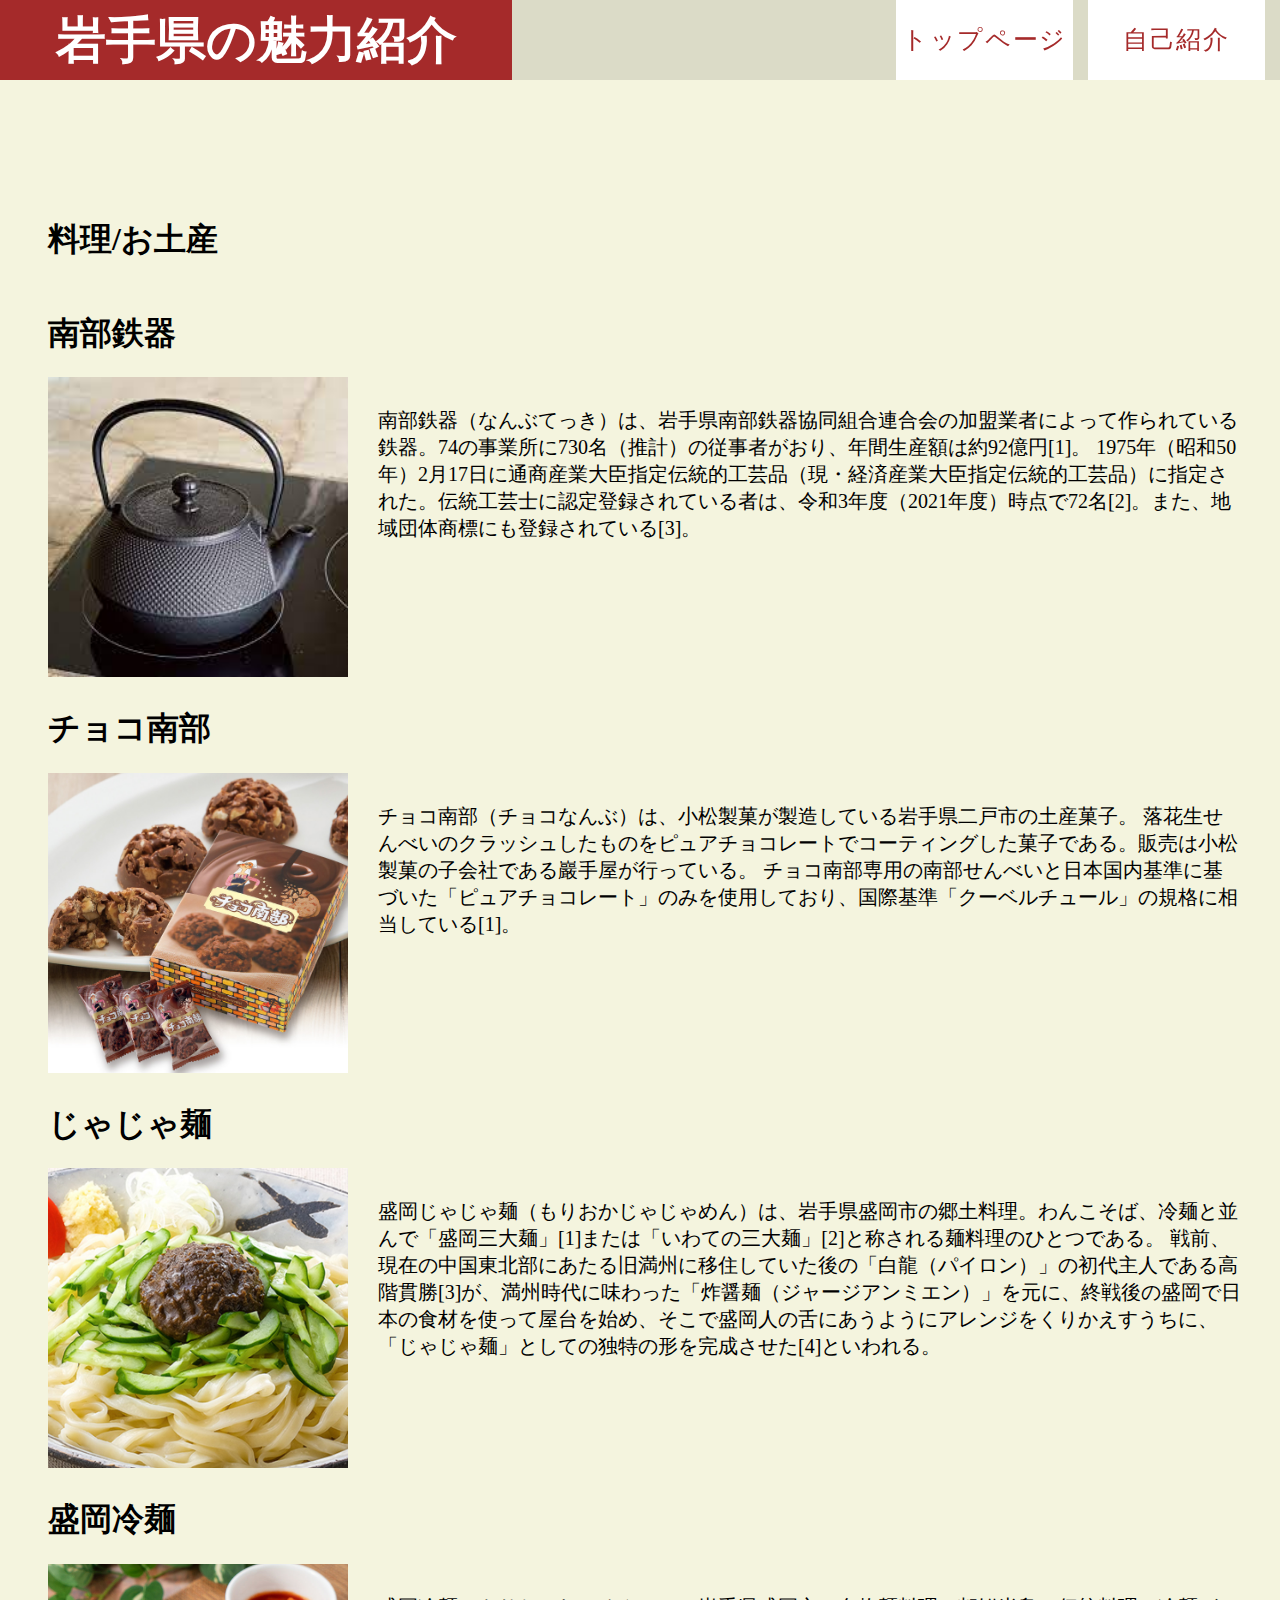
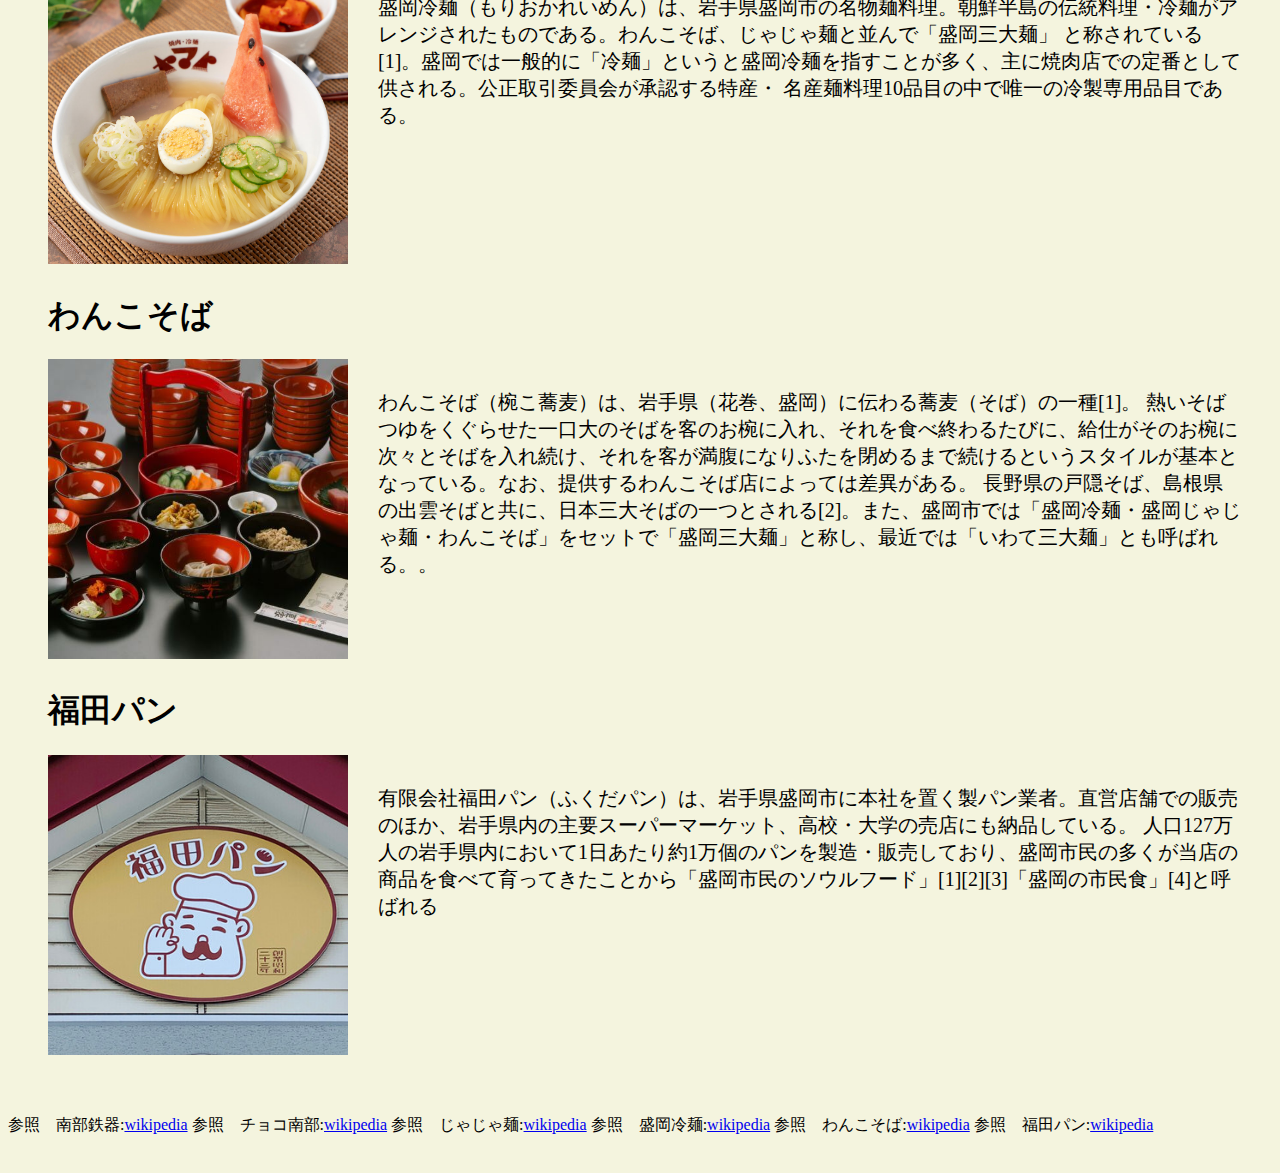
==== cook.html @ 05dfedcf "チーム開発" ====
<!DOCTYPE html>
<html lang="en">
<head>
    <meta charset="UTF-8">
    <meta name="viewport" content="width=device-width, initial-scale=1.0">
    <title>料理</title>
    <script src="https://cdn.jsdelivr.net/npm/bootstrap@5.3.0/dist/js/bootstrap.bundle.min.js"
        integrity="sha384-geWF76RCwLtnZ8qwWowPQNguL3RmwHVBC9FhGdlKrxdiJJigb/j/68SIy3Te4Bkz"
        crossorigin="anonymous"></script>
    <link href="https://cdn.jsdelivr.net/npm/bootstrap@5.3.0/dist/css/bootstrap.min.css" rel="stylesheet"
        integrity="sha384-9ndCyUaIbzAi2FUVXJi0CjmCapSmO7SnpJef0486qhLnuZ2cdeRhO02iuK6FUUVM" crossorigin="anonymous">
    <link rel="preconnect" href="https://fonts.googleapis.com">
    <link rel="preconnect" href="https://fonts.gstatic.com" crossorigin>
    <link href="https://fonts.googleapis.com/css2?family=Yuji+Syuku&display=swap" rel="stylesheet">
    <link rel="stylesheet" href="cook.css">
    <link rel="stylesheet" href="/CSS/famous.css">
    <link rel="stylesheet" href="famous.css">
 
   
</head>
<body id="body">
    <div class="header-box"></div>
    <header>
        <div class="logo">岩手県の魅力紹介</div>

        <nav class="pc-menu">
            <ul>
                <li><a href="index.html">トップページ</a></li>
                <li><a href="#">自己紹介</a></li>
 
            </ul>
        </nav>
    </header>

    <div id="box">
        <div class="title-name">
            <h1>料理/お土産</h1>
        </div>
        
        <div class="one-box">
            <div class="name">
                <h1>南部鉄器</h1>
            </div>

            <div class="set">
                <img src="img/南部鉄器.jpg">
                <p>南部鉄器（なんぶてっき）は、岩手県南部鉄器協同組合連合会の加盟業者によって作られている鉄器。74の事業所に730名（推計）の従事者がおり、年間生産額は約92億円[1]。
                    1975年（昭和50年）2月17日に通商産業大臣指定伝統的工芸品（現・経済産業大臣指定伝統的工芸品）に指定された。伝統工芸士に認定登録されている者は、令和3年度（2021年度）時点で72名[2]。また、地域団体商標にも登録されている[3]。
                </p>
            </div>

            <div class="name">
                <h1>チョコ南部</h1>
            </div>
            <div class="set">
                <img src="img/南部チョコ.jpg">
                <p>チョコ南部（チョコなんぶ）は、小松製菓が製造している岩手県二戸市の土産菓子。
                    落花生せんべいのクラッシュしたものをピュアチョコレートでコーティングした菓子である。販売は小松製菓の子会社である巖手屋が行っている。
                    チョコ南部専用の南部せんべいと日本国内基準に基づいた「ピュアチョコレート」のみを使用しており、国際基準「クーベルチュール」の規格に相当している[1]。
                </p>
            </div>

            <div class="name">
                <h1>じゃじゃ麺</h1>
            </div>
            <div class="set">
                <img src="img/じゃじゃ麺.jpg">
                <p>
                    盛岡じゃじゃ麺（もりおかじゃじゃめん）は、岩手県盛岡市の郷土料理。わんこそば、冷麺と並んで「盛岡三大麺」[1]または「いわての三大麺」[2]と称される麺料理のひとつである。
                    戦前、現在の中国東北部にあたる旧満州に移住していた後の「白龍（パイロン）」の初代主人である高階貫勝[3]が、満州時代に味わった「炸醤麺（ジャージアンミエン）」を元に、終戦後の盛岡で日本の食材を使って屋台を始め、そこで盛岡人の舌にあうようにアレンジをくりかえすうちに、「じゃじゃ麺」としての独特の形を完成させた[4]といわれる。
                </p>
            </div>


            <div class="name">
                <h1>盛岡冷麺</h1>
            </div>
            <div class="set">
                <img src="img/冷麺.jpg">
                <p>盛岡冷麺（もりおかれいめん）は、岩手県盛岡市の名物麺料理。朝鮮半島の伝統料理・冷麺がアレンジされたものである。わんこそば、じゃじゃ麺と並んで「盛岡三大麺」
                    と称されている[1]。盛岡では一般的に「冷麺」というと盛岡冷麺を指すことが多く、主に焼肉店での定番として供される。公正取引委員会が承認する特産・
                    名産麺料理10品目の中で唯一の冷製専用品目である。
                </p>
            </div>
    
    <div class="name">
        <h1>わんこそば</h1>
    </div>
    <div class="set">
        <img src="img/photo1.jpg">
        <p>わんこそば（椀こ蕎麦）は、岩手県（花巻、盛岡）に伝わる蕎麦（そば）の一種[1]。
            熱いそばつゆをくぐらせた一口大のそばを客のお椀に入れ、それを食べ終わるたびに、給仕がそのお椀に次々とそばを入れ続け、それを客が満腹になりふたを閉めるまで続けるというスタイルが基本となっている。なお、提供するわんこそば店によっては差異がある。
            長野県の戸隠そば、島根県の出雲そばと共に、日本三大そばの一つとされる[2]。また、盛岡市では「盛岡冷麺・盛岡じゃじゃ麺・わんこそば」をセットで「盛岡三大麺」と称し、最近では「いわて三大麺」とも呼ばれる。。
        </p>
    </div>

    
    <div class="name">
        <h1>福田パン</h1>
    </div>
    <div class="set">
        <img src="img/福田パン.jpg">
        <p>有限会社福田パン（ふくだパン）は、岩手県盛岡市に本社を置く製パン業者。直営店舗での販売のほか、岩手県内の主要スーパーマーケット、高校・大学の売店にも納品している。
            人口127万人の岩手県内において1日あたり約1万個のパンを製造・販売しており、盛岡市民の多くが当店の商品を食べて育ってきたことから「盛岡市民のソウルフード」[1][2][3]「盛岡の市民食」[4]と呼ばれる
        </p>
    </div>
</div>
</div>

    
    <footer>
        参照　南部鉄器:<a href="https://ja.wikipedia.org/wiki/%E5%8D%97%E9%83%A8%E9%89%84%E5%99%A8">wikipedia</a>
        参照　チョコ南部:<a href="https://ja.wikipedia.org/wiki/%E3%83%81%E3%83%A7%E3%82%B3%E5%8D%97%E9%83%A8">wikipedia</a>
        参照　じゃじゃ麺:<a href="https://ja.wikipedia.org/wiki/%E7%9B%9B%E5%B2%A1%E3%81%98%E3%82%83%E3%81%98%E3%82%83%E9%BA%BA">wikipedia</a>
        参照　盛岡冷麺:<a href="https://ja.wikipedia.org/wiki/%E7%9B%9B%E5%B2%A1%E5%86%B7%E9%BA%BA">wikipedia</a>
        参照　わんこそば:<a href="https://ja.wikipedia.org/wiki/%E3%82%8F%E3%82%93%E3%81%93%E3%81%9D%E3%81%B0#%E8%B5%B7%E6%BA%90">wikipedia</a>
        参照　福田パン:<a href="https://ja.wikipedia.org/wiki/%E7%A6%8F%E7%94%B0%E3%83%91%E3%83%B3">wikipedia</a>
    </footer>
</body>
</html>
---- CSS/famous.css ----
@charset "utf-8";



p {
    font-size: 20px;
    margin-top: 102px;
    margin-bottom: 62px;
}

.row {
    margin-bottom: 30px;
}



/* header */

.header-box {
    height: 80px;
}

header {
    position: fixed;
    top: 0;
    left: 0;
    width: 100%;
    background: rgba(0, 0, 0, .1);
    z-index: 100;
    display: flex;
    justify-content: space-between;
}

.logo {
    width: 40%;
    height: 80px;
    text-align: center;
    line-height: 80px;
    font-size: 50px;
    font-weight: 600;
    background: brown;
    color: white;
}

nav {
    width: 30%;
}

ul {
    width: 100%;
    display: flex;
    list-style: none;
    padding: 0;
    margin: 0;
}

li {
    width: 100%;
}

a {
    display: block;
    width: 100%;
    line-height: 80px;
    text-align: center;
}

.line {
    background-color: black;
    height: 4px;
    width: 100%;
    position: absolute;
    transition: all 0.3s;
}

.line:nth-of-type(1) {
    top: 0;
}

.line:nth-of-type(2) {
    top: 50%;
    transform: translateY(-50%);
}

.line:nth-of-type(3) {
    bottom: 0;
}

.pc-menu ul li a{
    background-color: white;
    color: brown;
    text-decoration: none;
    font-size: 25px;
}

.pc-menu ul li{
    letter-spacing: 0.1em;
    margin-right: 15px;
}

.pc-menu ul li a:hover{
    color: white;
    background-color: brown;
}

/* headerここまで */

#box{
    margin-top: 130px;
    margin-left: 40px;
    background-color: #F4F4DE;
}

img{
    width: 100%;
    height: 100%;
    width: 400px;
    height: 388px;
    top: 509px;
    left: 125px;
}

.set{
    display: block;
    display: flex;
    margin-bottom: 30px;
}

p{
    margin: 30px;
    background-color: #F4F4DE;
}

footer a{
    display: inline;
}



#body{
    background-color: #F4F4DE;
}

img{
    display: flex;
    justify-content: space-between;
    object-fit: cover;
}

.set{
    display: block;
    display: flex;
    margin-bottom: 30px;
    object-fit: cover;
}

.set img{
    width: 300px;
    height: 300px;
}

 .title-name h1{
    margin-bottom: 50px;
}
---- famous.css ----
@charset "utf-8";



p {
    font-size: 20px;
    margin-top: 102px;
    margin-bottom: 62px;
}

.row {
    margin-bottom: 30px;
}



/* header */

.header-box {
    height: 80px;
}

header {
    position: fixed;
    top: 0;
    left: 0;
    width: 100%;
    background: rgba(0, 0, 0, .1);
    z-index: 100;
    display: flex;
    justify-content: space-between;
}

.logo {
    width: 40%;
    height: 80px;
    text-align: center;
    line-height: 80px;
    font-size: 50px;
    font-weight: 600;
    background: brown;
    color: white;
}

nav {
    width: 30%;
}

ul {
    width: 100%;
    display: flex;
    list-style: none;
    padding: 0;
    margin: 0;
}

li {
    width: 100%;
}

a {
    display: block;
    width: 100%;
    line-height: 80px;
    text-align: center;
}

.line {
    background-color: black;
    height: 4px;
    width: 100%;
    position: absolute;
    transition: all 0.3s;
}

.line:nth-of-type(1) {
    top: 0;
}

.line:nth-of-type(2) {
    top: 50%;
    transform: translateY(-50%);
}

.line:nth-of-type(3) {
    bottom: 0;
}

.pc-menu ul li a{
    background-color: white;
    color: brown;
    text-decoration: none;
    font-size: 25px;
}

.pc-menu ul li{
    letter-spacing: 0.1em;
    margin-right: 15px;
}

.pc-menu ul li a:hover{
    color: white;
    background-color: brown;
}

/* headerここまで */

#box{
    margin-top: 130px;
    margin-left: 40px;
    background-color: #F4F4DE;
}

img{
    width: 100%;
    height: 100%;
    width: 400px;
    height: 388px;
    top: 509px;
    left: 125px;
}

.set{
    display: block;
    display: flex;
    margin-bottom: 30px;
}

p{
    margin: 30px;
    background-color: #F4F4DE;
}

footer a{
    display: inline;
}



#body{
    background-color: #F4F4DE;
}

img{
    display: flex;
    justify-content: space-between;
    object-fit: cover;
}

.set{
    display: block;
    display: flex;
    margin-bottom: 30px;
    object-fit: cover;
}

.set img{
    width: 300px;
    height: 300px;
}

 .title-name h1{
    margin-bottom: 50px;
}
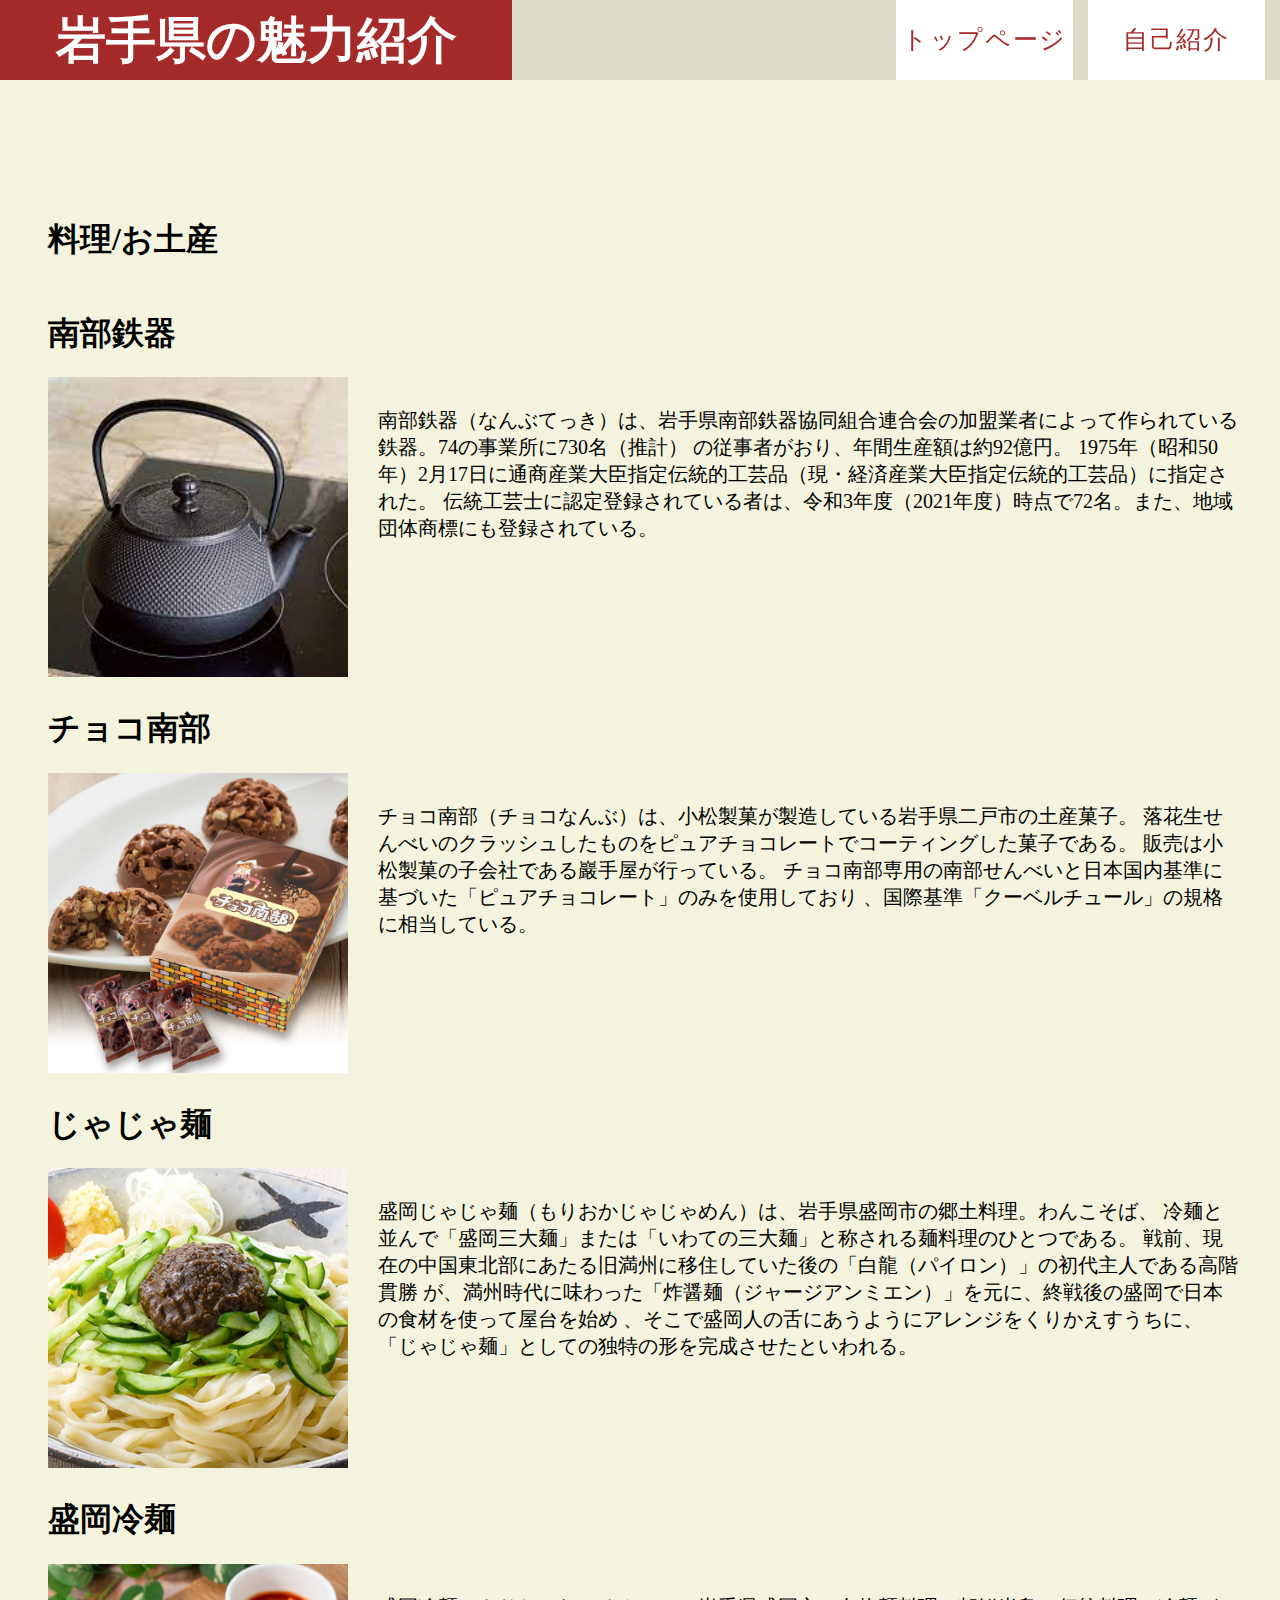
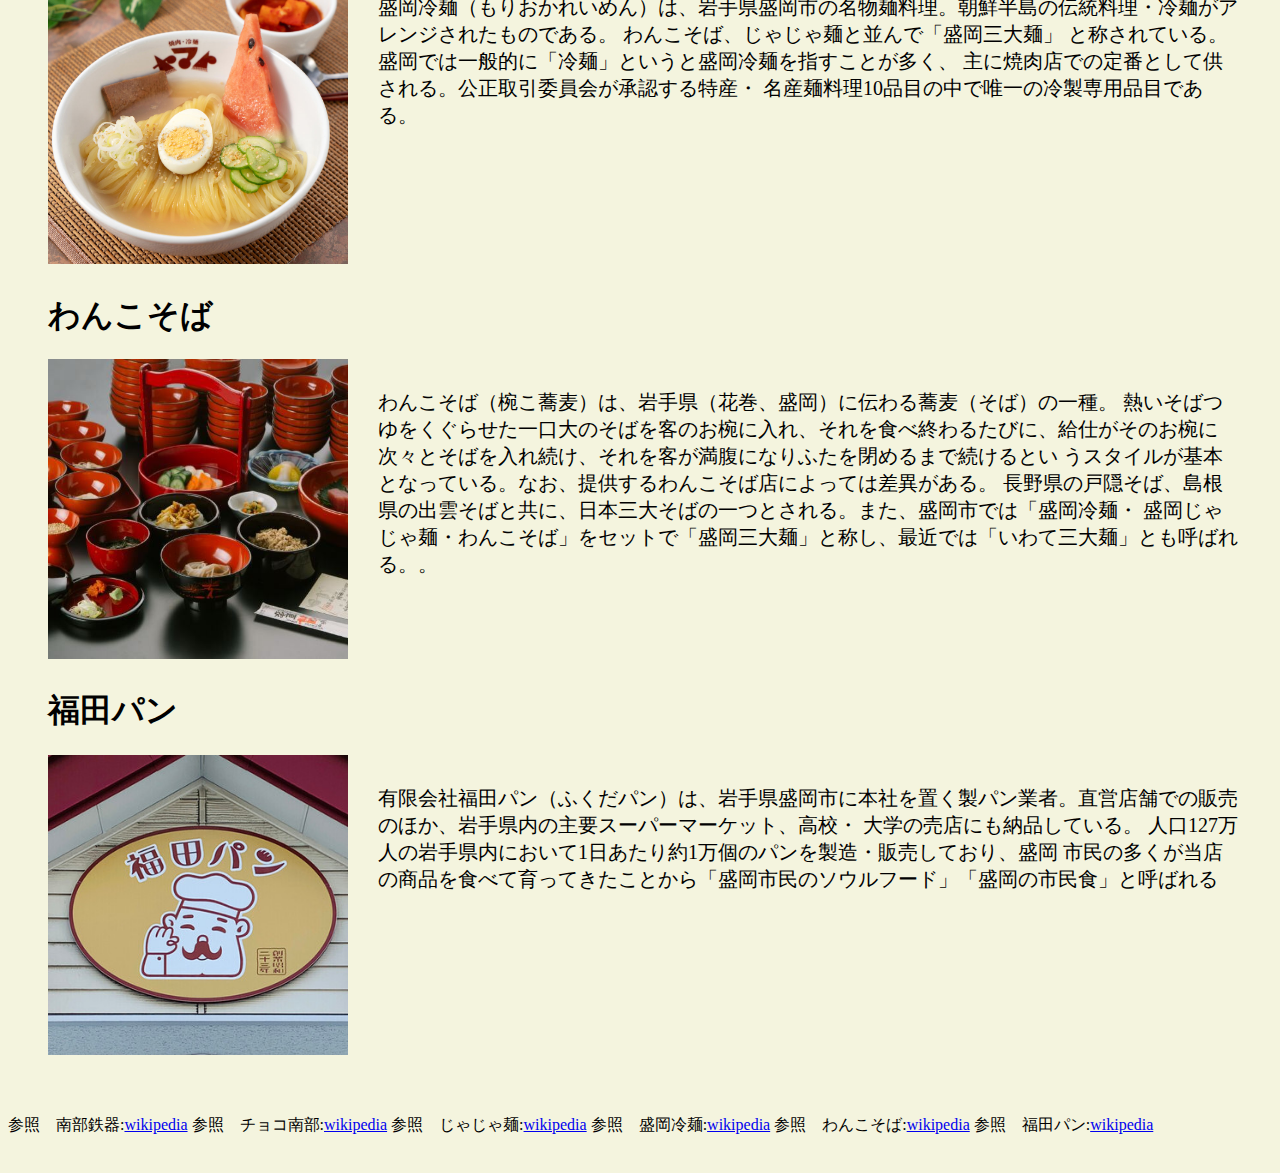
==== commit 132648c3: "リンクの修正" ====
--- a/cook.html
+++ b/cook.html
@@ -44,8 +44,10 @@
 
             <div class="set">
                 <img src="img/南部鉄器.jpg">
-                <p>南部鉄器（なんぶてっき）は、岩手県南部鉄器協同組合連合会の加盟業者によって作られている鉄器。74の事業所に730名（推計）の従事者がおり、年間生産額は約92億円[1]。
-                    1975年（昭和50年）2月17日に通商産業大臣指定伝統的工芸品（現・経済産業大臣指定伝統的工芸品）に指定された。伝統工芸士に認定登録されている者は、令和3年度（2021年度）時点で72名[2]。また、地域団体商標にも登録されている[3]。
+                <p>南部鉄器（なんぶてっき）は、岩手県南部鉄器協同組合連合会の加盟業者によって作られている鉄器。74の事業所に730名（推計）
+                    の従事者がおり、年間生産額は約92億円。
+                    1975年（昭和50年）2月17日に通商産業大臣指定伝統的工芸品（現・経済産業大臣指定伝統的工芸品）に指定された。
+                    伝統工芸士に認定登録されている者は、令和3年度（2021年度）時点で72名。また、地域団体商標にも登録されている。
                 </p>
             </div>
 
@@ -55,8 +57,10 @@
             <div class="set">
                 <img src="img/南部チョコ.jpg">
                 <p>チョコ南部（チョコなんぶ）は、小松製菓が製造している岩手県二戸市の土産菓子。
-                    落花生せんべいのクラッシュしたものをピュアチョコレートでコーティングした菓子である。販売は小松製菓の子会社である巖手屋が行っている。
-                    チョコ南部専用の南部せんべいと日本国内基準に基づいた「ピュアチョコレート」のみを使用しており、国際基準「クーベルチュール」の規格に相当している[1]。
+                    落花生せんべいのクラッシュしたものをピュアチョコレートでコーティングした菓子である。
+                    販売は小松製菓の子会社である巖手屋が行っている。
+                    チョコ南部専用の南部せんべいと日本国内基準に基づいた「ピュアチョコレート」のみを使用しており
+                    、国際基準「クーベルチュール」の規格に相当している。
                 </p>
             </div>
 
@@ -66,8 +70,11 @@
             <div class="set">
                 <img src="img/じゃじゃ麺.jpg">
                 <p>
-                    盛岡じゃじゃ麺（もりおかじゃじゃめん）は、岩手県盛岡市の郷土料理。わんこそば、冷麺と並んで「盛岡三大麺」[1]または「いわての三大麺」[2]と称される麺料理のひとつである。
-                    戦前、現在の中国東北部にあたる旧満州に移住していた後の「白龍（パイロン）」の初代主人である高階貫勝[3]が、満州時代に味わった「炸醤麺（ジャージアンミエン）」を元に、終戦後の盛岡で日本の食材を使って屋台を始め、そこで盛岡人の舌にあうようにアレンジをくりかえすうちに、「じゃじゃ麺」としての独特の形を完成させた[4]といわれる。
+                    盛岡じゃじゃ麺（もりおかじゃじゃめん）は、岩手県盛岡市の郷土料理。わんこそば、
+                    冷麺と並んで「盛岡三大麺」または「いわての三大麺」と称される麺料理のひとつである。
+                    戦前、現在の中国東北部にあたる旧満州に移住していた後の「白龍（パイロン）」の初代主人である高階貫勝
+                    が、満州時代に味わった「炸醤麺（ジャージアンミエン）」を元に、終戦後の盛岡で日本の食材を使って屋台を始め
+                    、そこで盛岡人の舌にあうようにアレンジをくりかえすうちに、「じゃじゃ麺」としての独特の形を完成させたといわれる。
                 </p>
             </div>
 
@@ -77,8 +84,10 @@
             </div>
             <div class="set">
                 <img src="img/冷麺.jpg">
-                <p>盛岡冷麺（もりおかれいめん）は、岩手県盛岡市の名物麺料理。朝鮮半島の伝統料理・冷麺がアレンジされたものである。わんこそば、じゃじゃ麺と並んで「盛岡三大麺」
-                    と称されている[1]。盛岡では一般的に「冷麺」というと盛岡冷麺を指すことが多く、主に焼肉店での定番として供される。公正取引委員会が承認する特産・
+                <p>盛岡冷麺（もりおかれいめん）は、岩手県盛岡市の名物麺料理。朝鮮半島の伝統料理・冷麺がアレンジされたものである。
+                    わんこそば、じゃじゃ麺と並んで「盛岡三大麺」
+                    と称されている。盛岡では一般的に「冷麺」というと盛岡冷麺を指すことが多く、
+                    主に焼肉店での定番として供される。公正取引委員会が承認する特産・
                     名産麺料理10品目の中で唯一の冷製専用品目である。
                 </p>
             </div>
@@ -88,9 +97,11 @@
     </div>
     <div class="set">
         <img src="img/photo1.jpg">
-        <p>わんこそば（椀こ蕎麦）は、岩手県（花巻、盛岡）に伝わる蕎麦（そば）の一種[1]。
-            熱いそばつゆをくぐらせた一口大のそばを客のお椀に入れ、それを食べ終わるたびに、給仕がそのお椀に次々とそばを入れ続け、それを客が満腹になりふたを閉めるまで続けるというスタイルが基本となっている。なお、提供するわんこそば店によっては差異がある。
-            長野県の戸隠そば、島根県の出雲そばと共に、日本三大そばの一つとされる[2]。また、盛岡市では「盛岡冷麺・盛岡じゃじゃ麺・わんこそば」をセットで「盛岡三大麺」と称し、最近では「いわて三大麺」とも呼ばれる。。
+        <p>わんこそば（椀こ蕎麦）は、岩手県（花巻、盛岡）に伝わる蕎麦（そば）の一種。
+            熱いそばつゆをくぐらせた一口大のそばを客のお椀に入れ、それを食べ終わるたびに、給仕がそのお椀に次々とそばを入れ続け、それを客が満腹になりふたを閉めるまで続けるとい
+            うスタイルが基本となっている。なお、提供するわんこそば店によっては差異がある。
+            長野県の戸隠そば、島根県の出雲そばと共に、日本三大そばの一つとされる。また、盛岡市では「盛岡冷麺・
+            盛岡じゃじゃ麺・わんこそば」をセットで「盛岡三大麺」と称し、最近では「いわて三大麺」とも呼ばれる。。
         </p>
     </div>
 
@@ -100,8 +111,10 @@
     </div>
     <div class="set">
         <img src="img/福田パン.jpg">
-        <p>有限会社福田パン（ふくだパン）は、岩手県盛岡市に本社を置く製パン業者。直営店舗での販売のほか、岩手県内の主要スーパーマーケット、高校・大学の売店にも納品している。
-            人口127万人の岩手県内において1日あたり約1万個のパンを製造・販売しており、盛岡市民の多くが当店の商品を食べて育ってきたことから「盛岡市民のソウルフード」[1][2][3]「盛岡の市民食」[4]と呼ばれる
+        <p>有限会社福田パン（ふくだパン）は、岩手県盛岡市に本社を置く製パン業者。直営店舗での販売のほか、岩手県内の主要スーパーマーケット、高校・
+            大学の売店にも納品している。
+            人口127万人の岩手県内において1日あたり約1万個のパンを製造・販売しており、盛岡
+            市民の多くが当店の商品を食べて育ってきたことから「盛岡市民のソウルフード」「盛岡の市民食」と呼ばれる
         </p>
     </div>
 </div>
